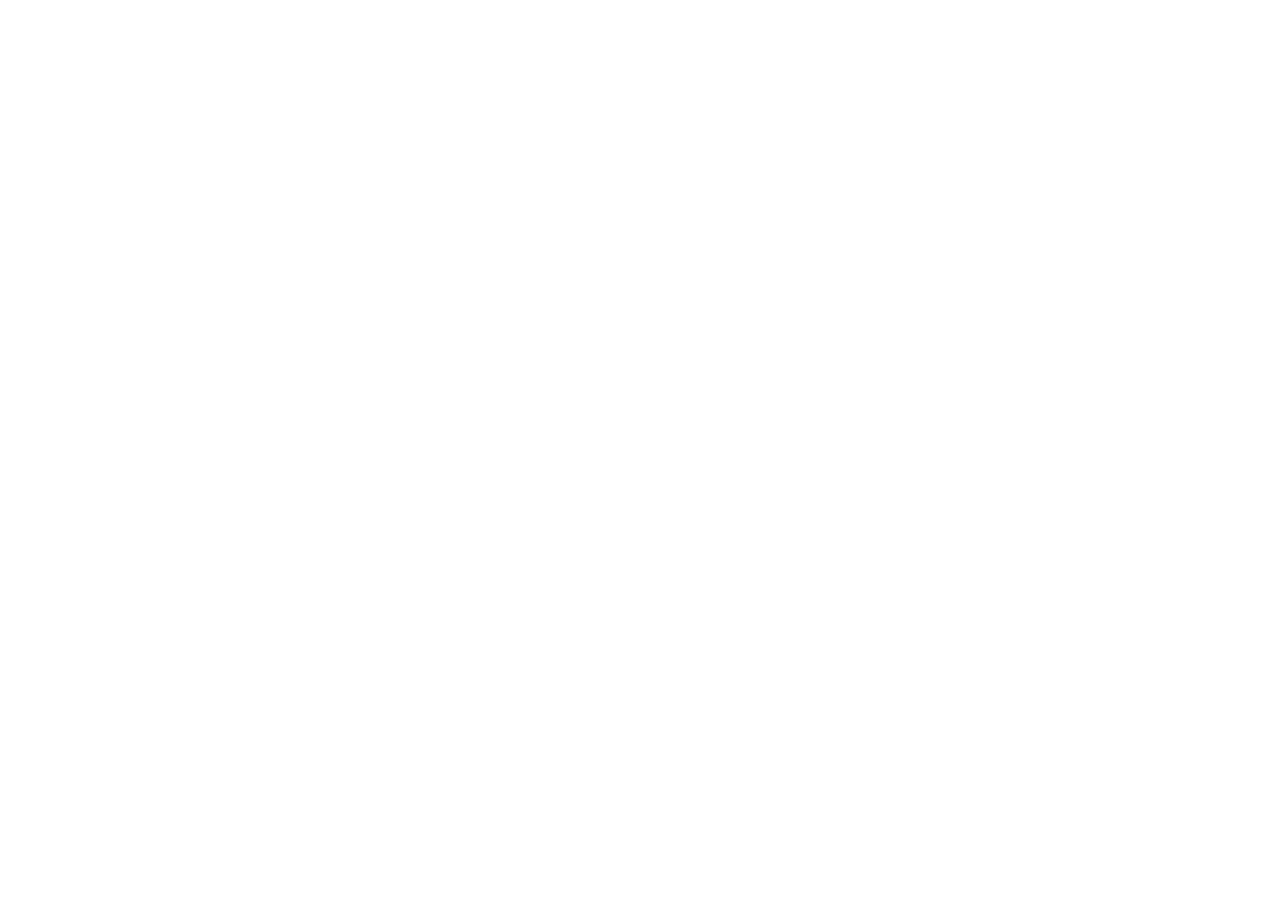
==== index.html @ f05db380 "Criando o projeto" ====
<!DOCTYPE html>
<html lang="pt-br">
<head>
    <meta charset="UTF-8">
    <meta name="viewport" content="width=device-width, initial-scale=1.0">
    <title>Receitas Deliciosas</title>
    <link rel="stylesheet" href="./src/css/estilo.css">
</head>
<body>

    <script src="./src/js/script.js"></script>

</body>
</html>
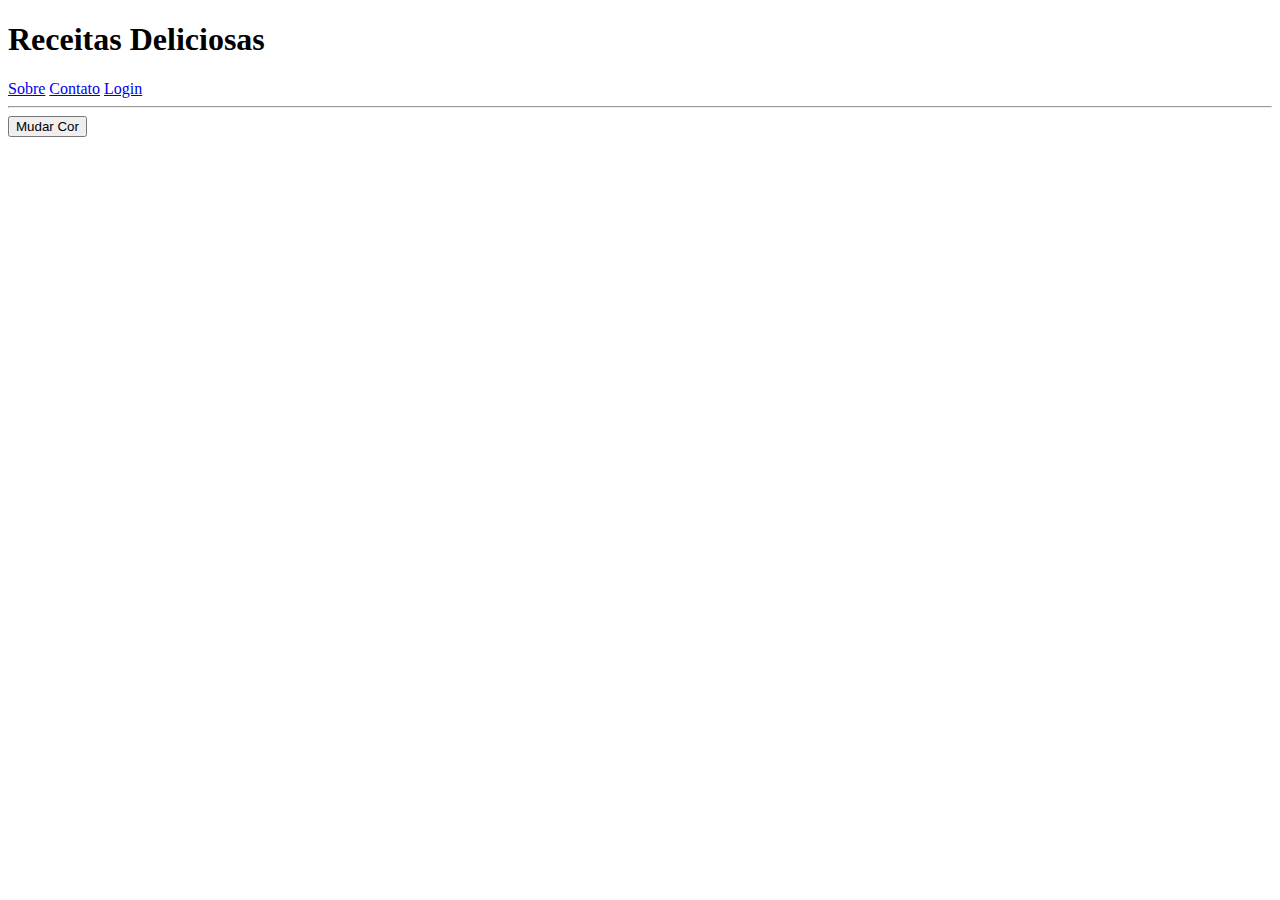
==== commit a8db2d1e: "Ajustes no index" ====
--- a/index.html
+++ b/index.html
@@ -8,6 +8,16 @@
 </head>
 <body>
 
+    <header>
+        <h1>Receitas Deliciosas</h1>
+        <a href="sobre.html">Sobre</a>
+        <a href="contato.html">Contato</a>
+        <a href="login.html">Login</a>
+        <hr>
+        <button id="enviar" onclick="mudarCor()">Mudar Cor</button>
+    </header>
+
+
     <script src="./src/js/script.js"></script>
 
 </body>
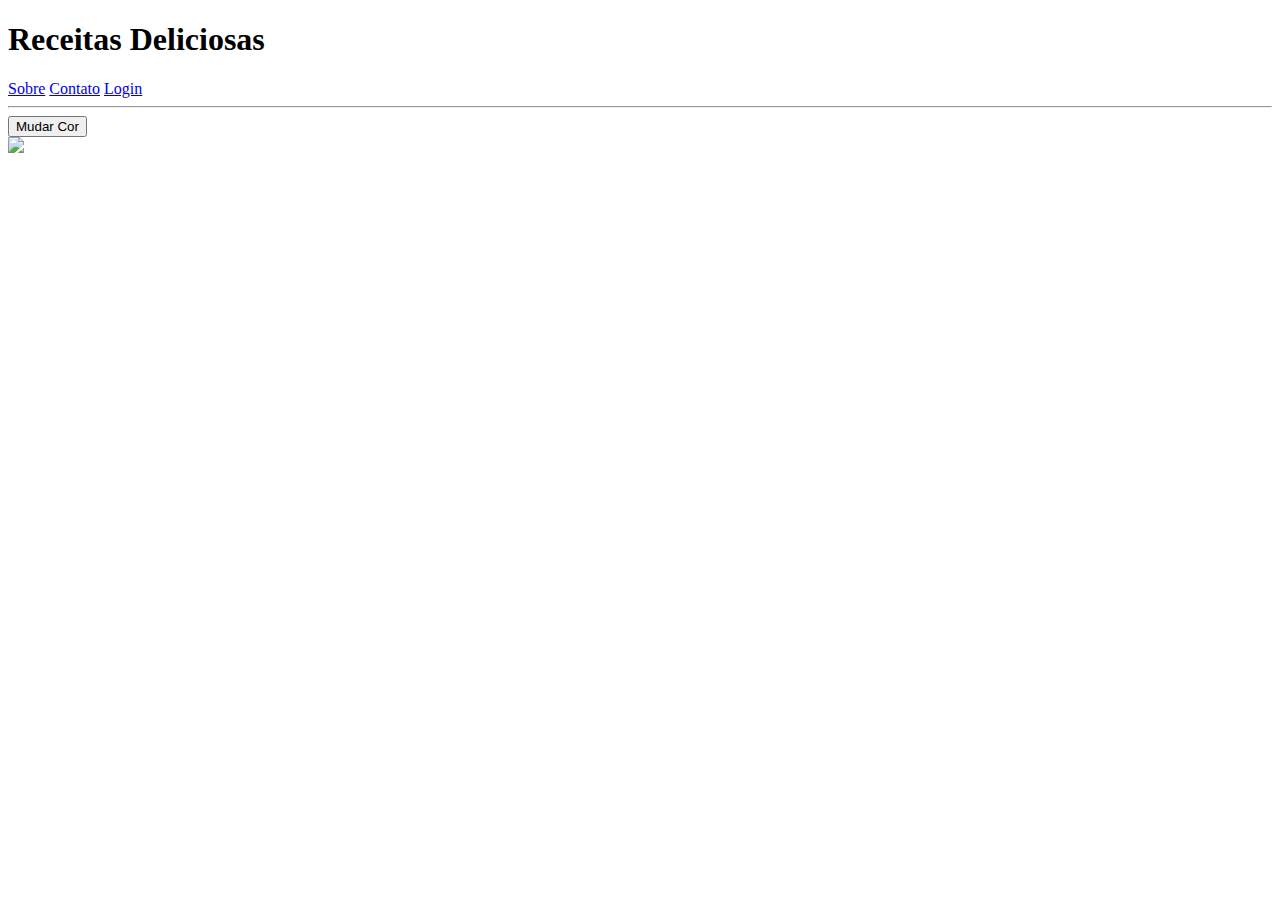
==== commit 58e48719: "FUNÇÃO SLIDESHOW" ====
--- a/index.html
+++ b/index.html
@@ -17,6 +17,9 @@
         <button id="enviar" onclick="mudarCor()">Mudar Cor</button>
     </header>
 
+    <div id="banner">
+        <img id="imgBanner" />
+    </div>
 
     <script src="./src/js/script.js"></script>
 
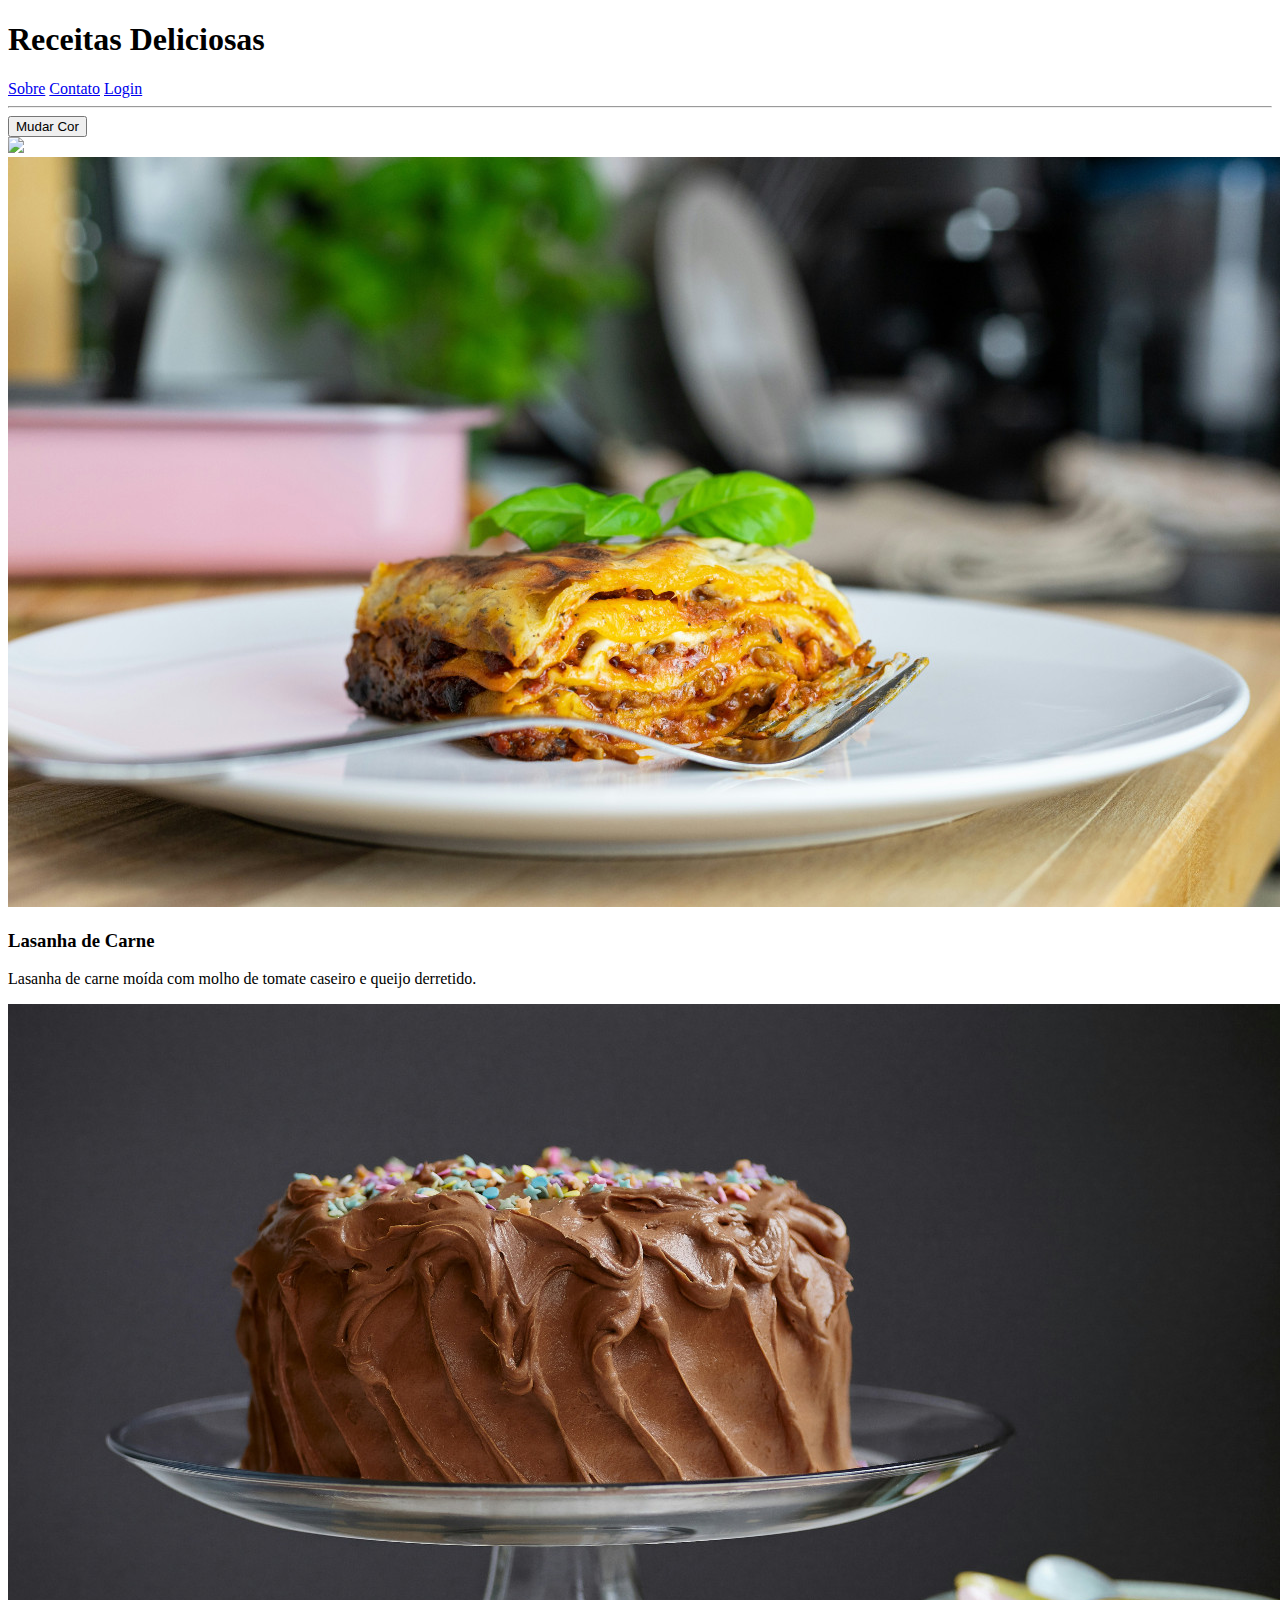
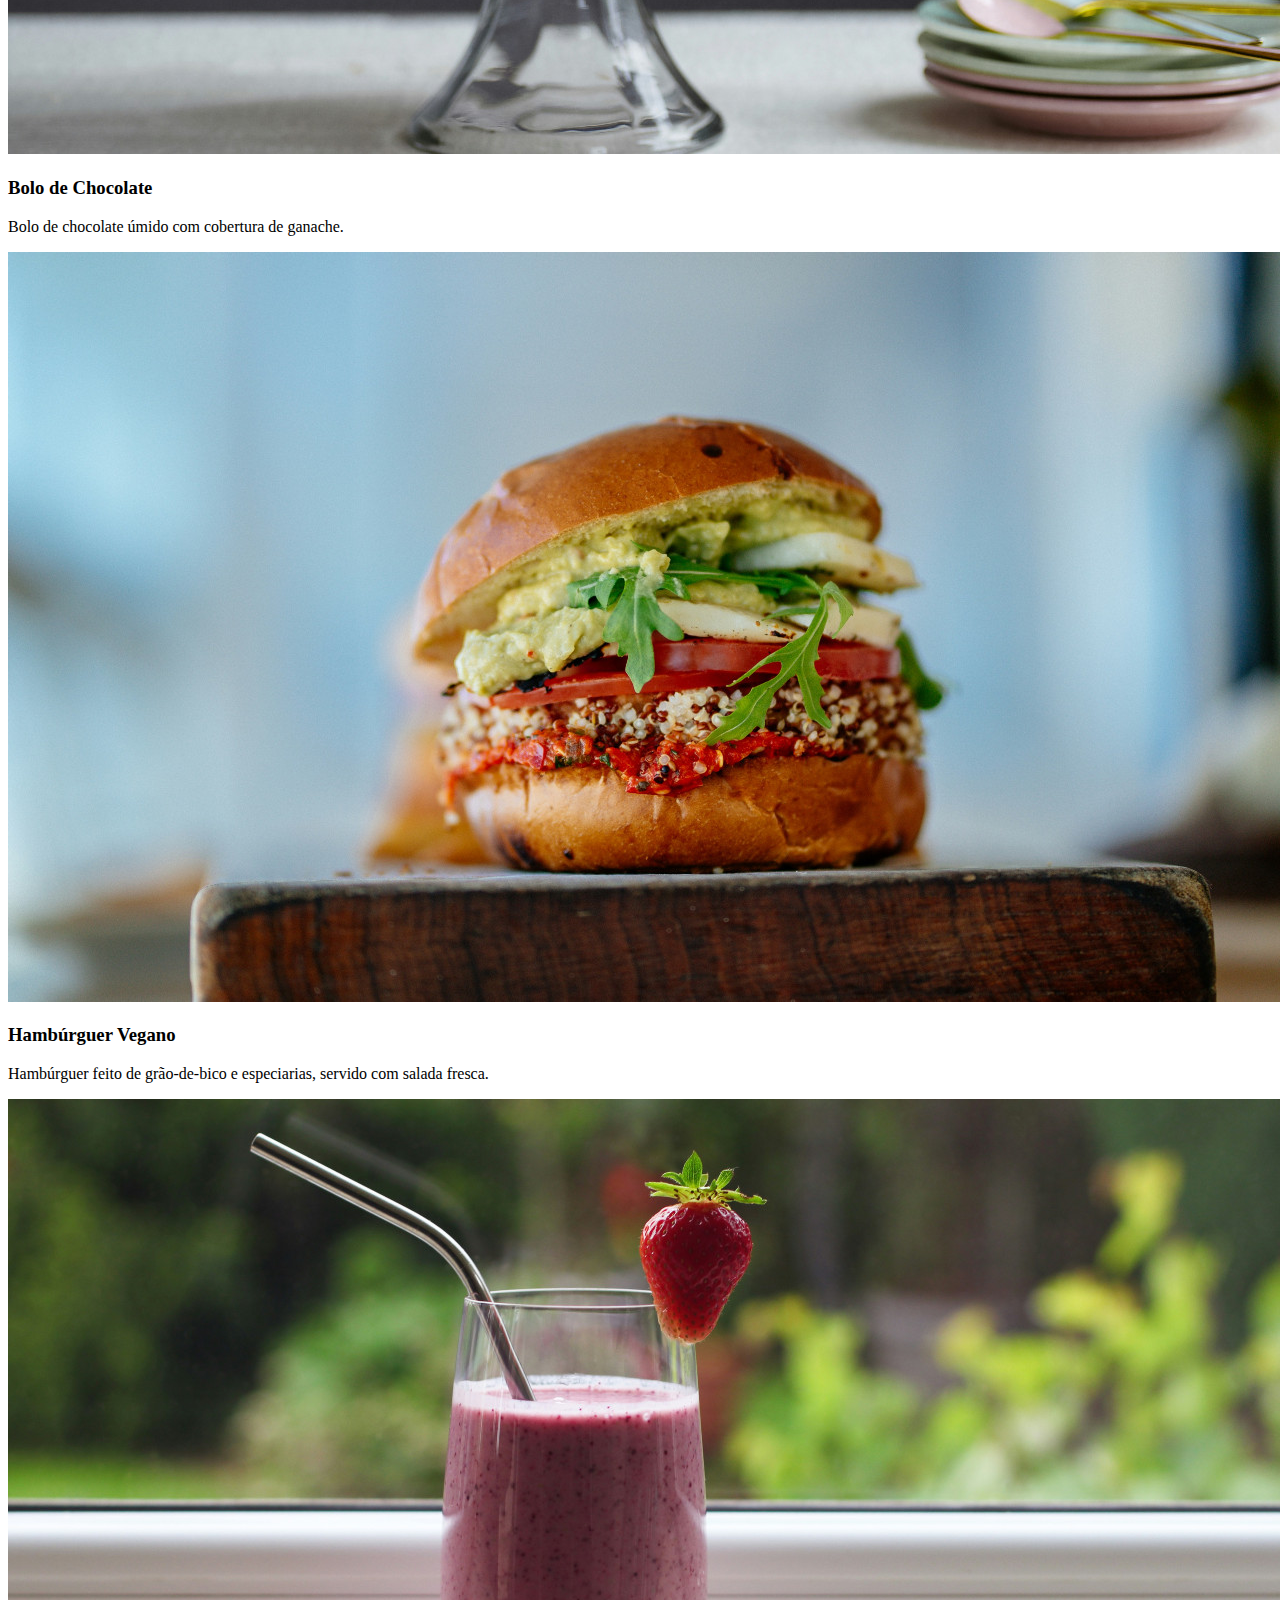
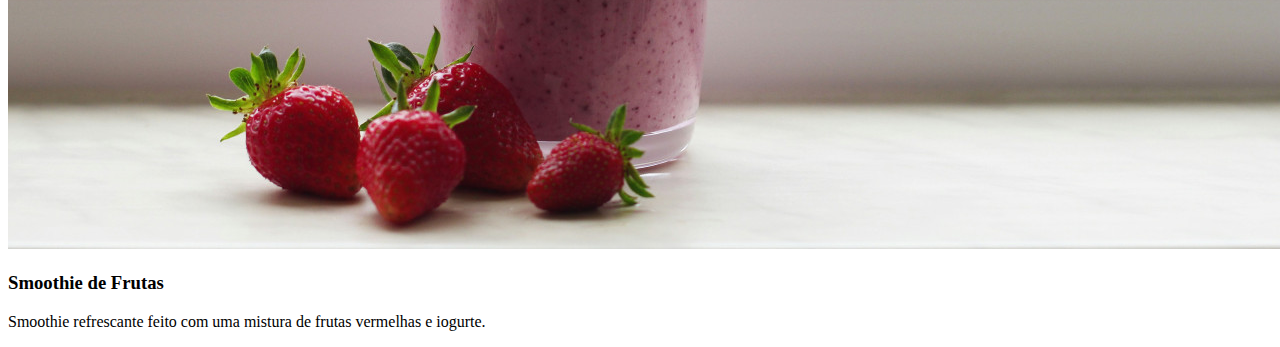
==== commit cdc7cdbc: "Criando cards" ====
--- a/index.html
+++ b/index.html
@@ -21,6 +21,32 @@
         <img id="imgBanner" />
     </div>
 
+    <section class="cards">
+        <div class="card">
+            <img src="/src/assets/lasanha.jpg" alt="Lasanha de Carne">
+            <h3>Lasanha de Carne</h3>
+            <p>Lasanha de carne moída com molho de tomate caseiro e queijo derretido.</p>
+        </div>
+    
+        <div class="card">
+            <img src="/src/assets/bolo_chocolate.jpg" alt="Bolo de Chocolate">
+            <h3>Bolo de Chocolate</h3>
+            <p>Bolo de chocolate úmido com cobertura de ganache.</p>
+        </div>
+    
+        <div class="card">
+            <img src="/src/assets/hamburguer_vegano.jpg" alt="Hambúrguer Vegano">
+            <h3>Hambúrguer Vegano</h3>
+            <p>Hambúrguer feito de grão-de-bico e especiarias, servido com salada fresca.</p>
+        </div>
+    
+        <div class="card">
+            <img src="/src/assets/smoothie.jpg" alt="Smoothie de Frutas">
+            <h3>Smoothie de Frutas</h3>
+            <p>Smoothie refrescante feito com uma mistura de frutas vermelhas e iogurte.</p>
+        </div>
+    </section>
+
     <script src="./src/js/script.js"></script>
 
 </body>
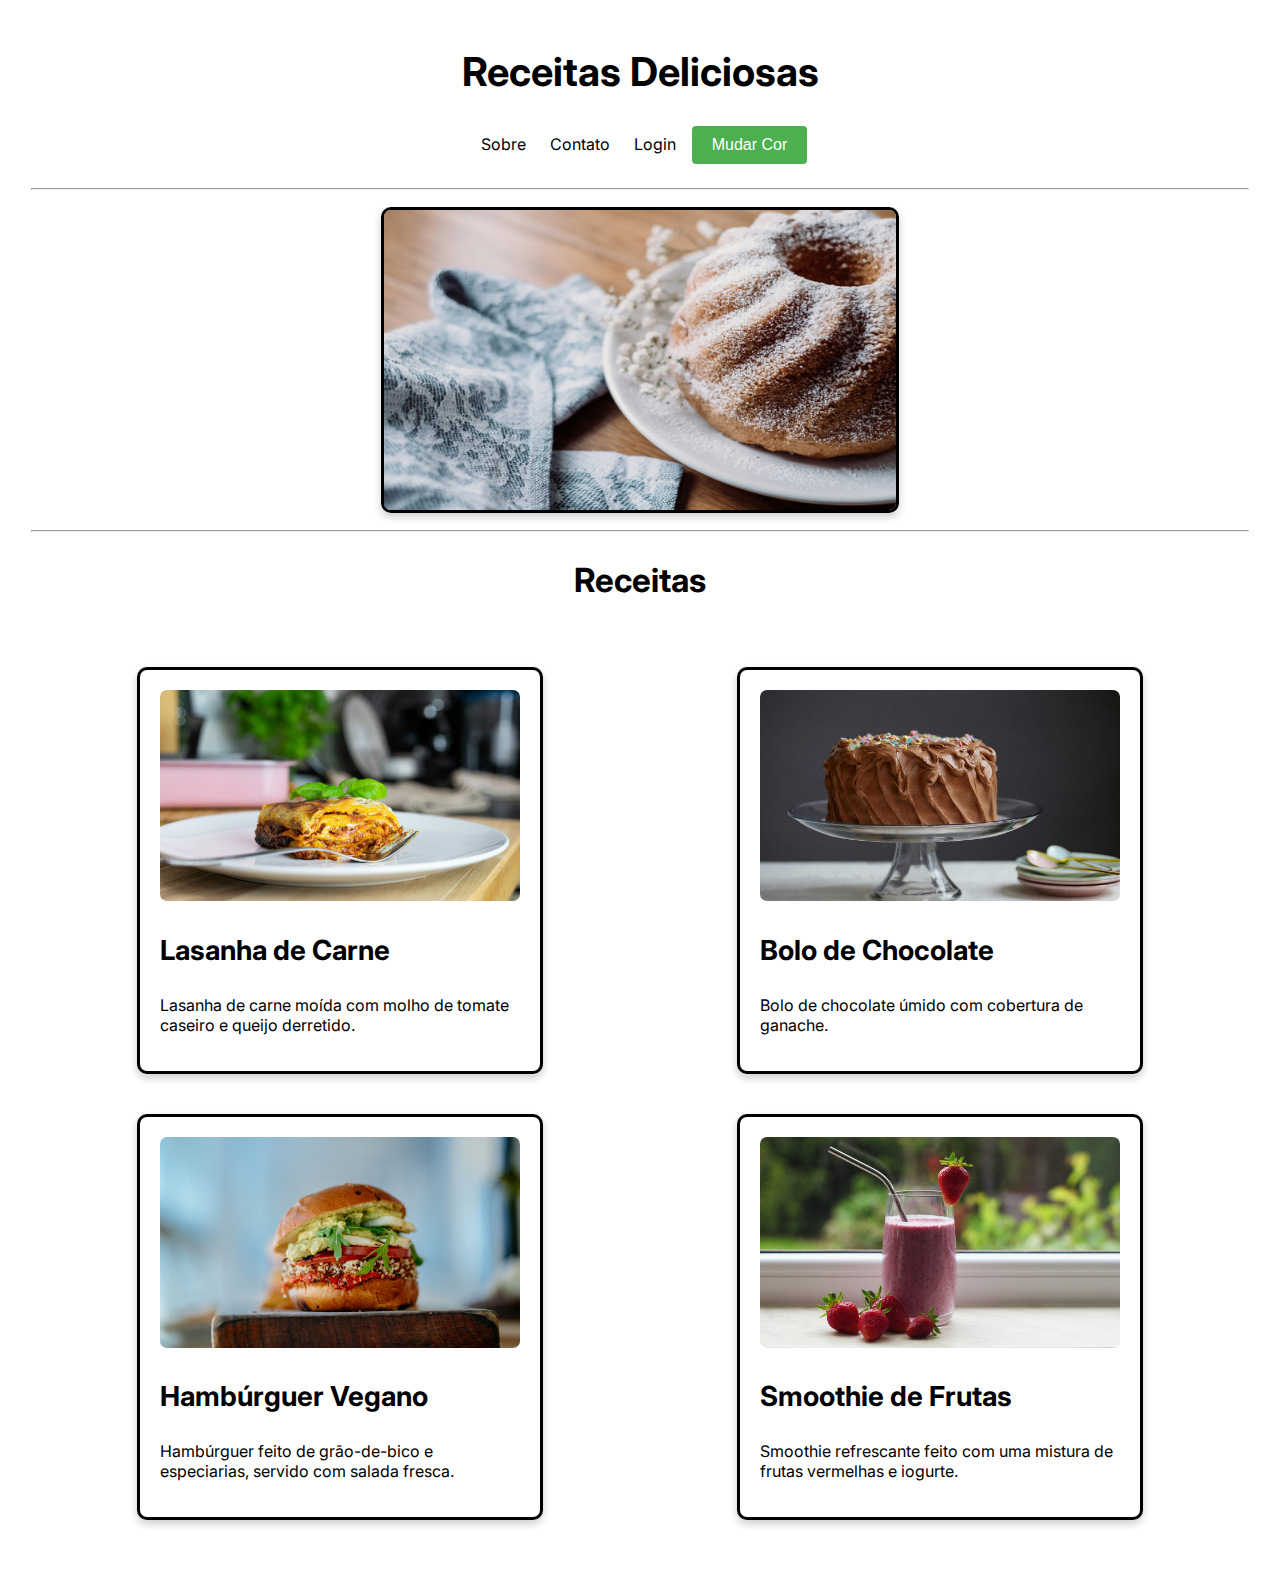
==== commit ef5478c8: "Estilização básica do index" ====
--- a/index.html
+++ b/index.html
@@ -13,14 +13,18 @@
         <a href="sobre.html">Sobre</a>
         <a href="contato.html">Contato</a>
         <a href="login.html">Login</a>
-        <hr>
         <button id="enviar" onclick="mudarCor()">Mudar Cor</button>
     </header>
+
+    <hr>
 
     <div id="banner">
         <img id="imgBanner" />
     </div>
 
+    <hr>
+
+    <h2 id="cardapio">Receitas</h2>
     <section class="cards">
         <div class="card">
             <img src="/src/assets/lasanha.jpg" alt="Lasanha de Carne">
--- a/src/css/estilo.css
+++ b/src/css/estilo.css
@@ -0,0 +1,165 @@
+/* Tipografia */
+@import url('https://fonts.googleapis.com/css?family=Inter:700|Inter:400');
+
+body {
+    font-family: 'Inter';
+    font-weight: 400;
+}
+
+h1, h2, h3, h4, h5 {
+    font-family: 'Inter';
+    font-weight: 700;
+}
+
+html {
+    font-size: 100%;
+    /* 16px */
+}
+
+h1 {
+    font-size: 2.489rem;
+    /* 39.84px */
+}
+
+h2 {
+    font-size: 2.074rem;
+    /* 33.12px */
+}
+
+h3 {
+    font-size: 1.728rem;
+    /* 27.68px */
+}
+
+h4 {
+    font-size: 1.440rem;
+    /* 23.04px */
+}
+
+h5 {
+    font-size: 1.200rem;
+    /* 19.2px */
+}
+
+small {
+    font-size: 0.833rem;
+    /* 13.28px */
+}
+
+/* Transição para o botão*/
+body {
+    transition: 0.5s;
+    margin: 0;
+    padding: 0;
+}
+
+/* Estilização da linha horizontal */
+hr {
+    width: 95%;
+    margin: 0 auto;
+}
+
+/* Cabeçalho */
+header {
+    color: black;
+    padding: 20px;
+    text-align: center;
+}
+
+header a {
+    color: black;
+    text-decoration: none;
+    margin: 0 10px;
+}
+
+/* Botão "Mudar Cor" */
+#enviar {
+    background-color: #4CAF50;
+    color: white;
+    border: none;
+    padding: 10px 20px;
+    text-align: center;
+    text-decoration: none;
+    display: inline-block;
+    font-size: 16px;
+    margin: 4px 2px;
+    cursor: pointer;
+    border-radius: 4px;
+}
+
+#enviar:hover {
+    background-color: #45a049;
+}
+
+/* "Banner" */
+#banner {
+    display: flex;
+    justify-content: center;
+    align-items: center;
+    height: 300px;
+    margin: 20px auto;
+}
+
+#imgBanner {
+    border: 3px solid black;
+    border-radius: 10px;
+    max-width: 100%;
+    max-height: 100%;
+    box-shadow: 0 4px 8px 0 rgba(0, 0, 0, 0.2);
+}
+
+#cardapio{
+    text-align: center;
+}
+/* Cards de Receitas */
+.cards {
+    display: flex;
+    flex-wrap: wrap;
+    justify-content: space-around;
+    padding: 20px;
+    margin: 20px;
+}
+
+.card {
+    width: calc(33.333% - 40px);
+    /* Calcula o tamanho do card com margem */
+    margin: 20px;
+    padding: 20px;
+    box-shadow: 0 4px 8px 0 rgba(0, 0, 0, 0.2);
+    border: 3px solid black;
+    border-radius: 10px;
+    transition: transform 0.3s ease;
+    background-color: white;
+}
+
+.card:hover {
+    transform: translateY(-10px);
+}
+
+.card img {
+    max-width: 100%;
+    height: auto;
+    border-radius: 7px;
+}
+
+.card-content {
+    padding: 15px;
+}
+
+.card-title {
+    margin-bottom: 10px;
+}
+
+.card-button {
+    display: block;
+    background-color: #4CAF50;
+    color: white;
+    text-decoration: none;
+    text-align: center;
+    padding: 10px 20px;
+    border-radius: 5px;
+}
+
+.card-button:hover {
+    background-color: #45a049;
+}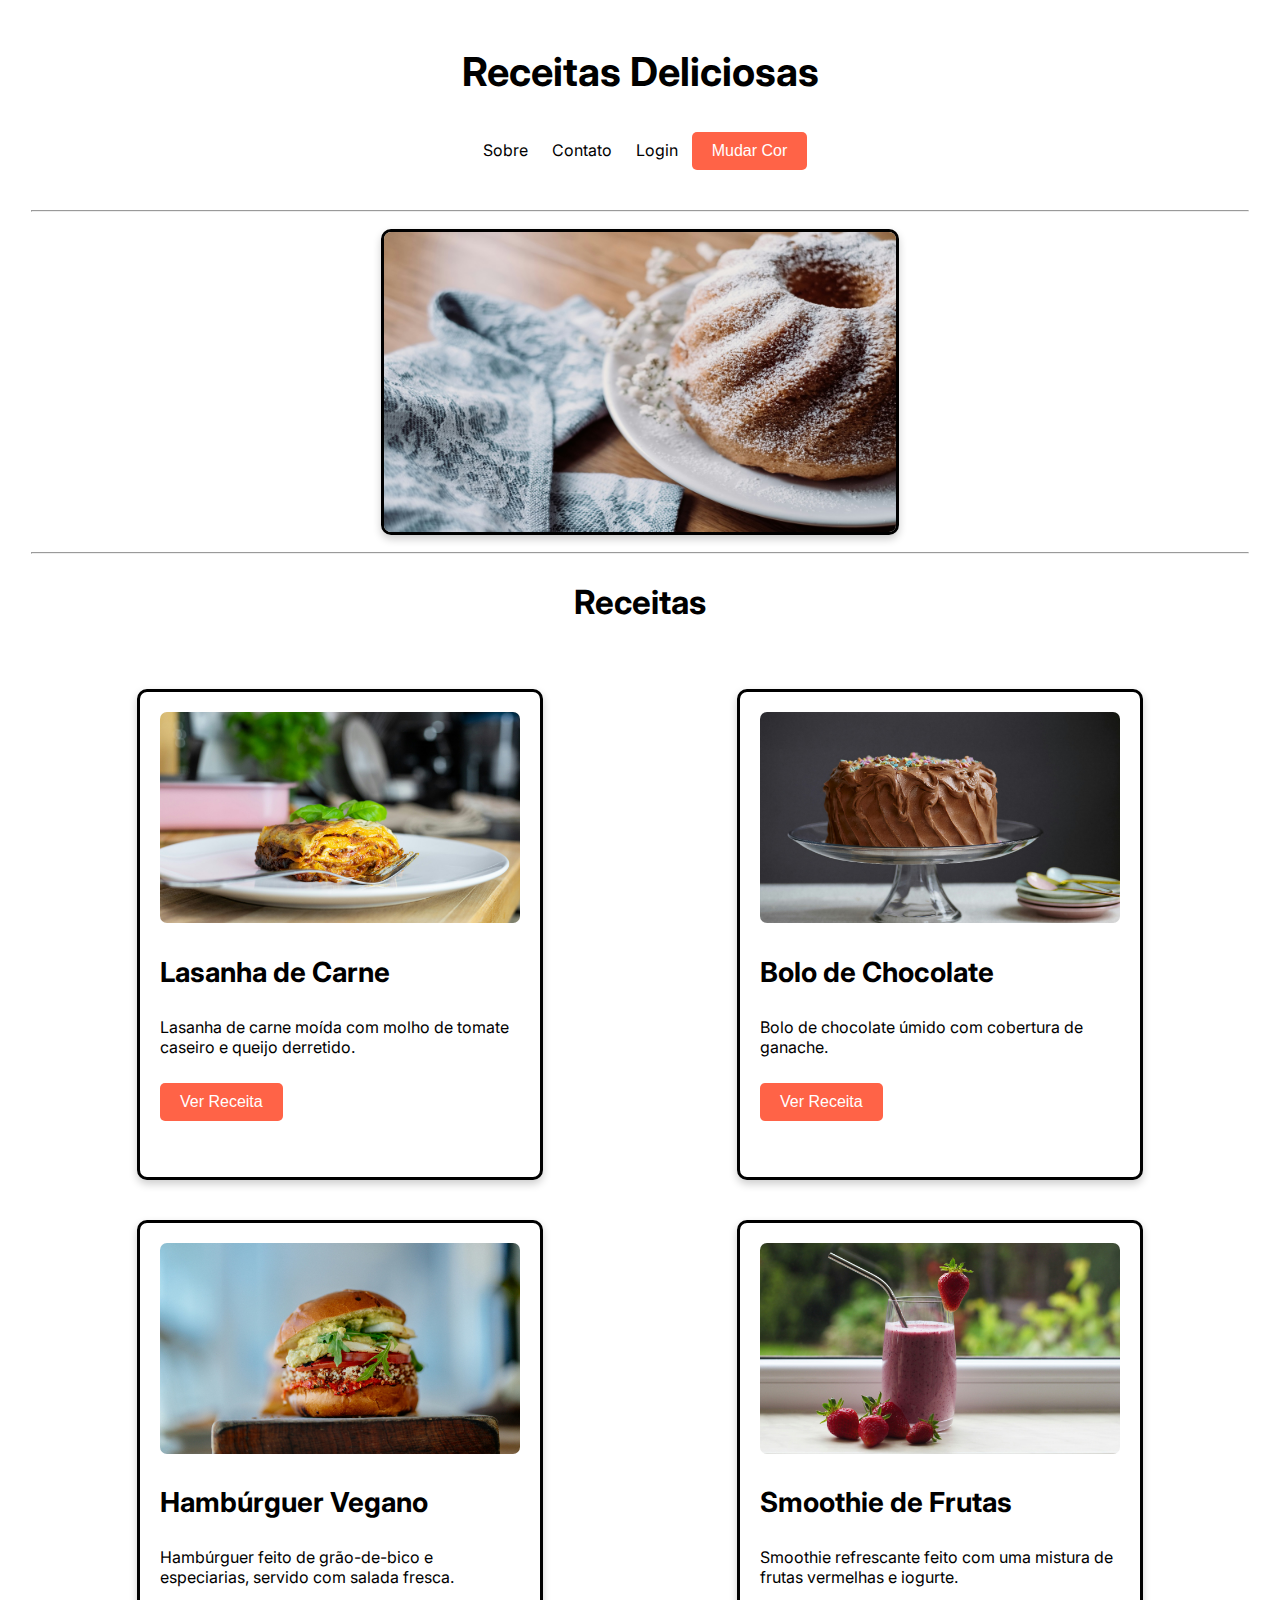
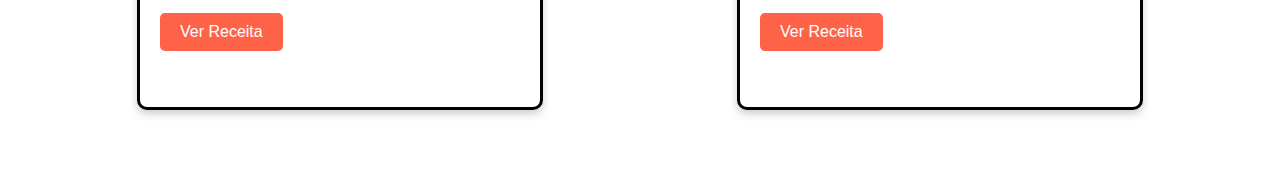
==== commit 7c3179f6: "Ajustes no css e index" ====
--- a/index.html
+++ b/index.html
@@ -30,24 +30,28 @@
             <img src="/src/assets/lasanha.jpg" alt="Lasanha de Carne">
             <h3>Lasanha de Carne</h3>
             <p>Lasanha de carne moída com molho de tomate caseiro e queijo derretido.</p>
+            <p><button id="enviar">Ver Receita</button></p>
         </div>
     
         <div class="card">
             <img src="/src/assets/bolo_chocolate.jpg" alt="Bolo de Chocolate">
             <h3>Bolo de Chocolate</h3>
             <p>Bolo de chocolate úmido com cobertura de ganache.</p>
+            <p><button id="enviar">Ver Receita</button></p>
         </div>
     
         <div class="card">
             <img src="/src/assets/hamburguer_vegano.jpg" alt="Hambúrguer Vegano">
             <h3>Hambúrguer Vegano</h3>
             <p>Hambúrguer feito de grão-de-bico e especiarias, servido com salada fresca.</p>
+            <p><button id="enviar">Ver Receita</button></p>
         </div>
     
         <div class="card">
             <img src="/src/assets/smoothie.jpg" alt="Smoothie de Frutas">
             <h3>Smoothie de Frutas</h3>
             <p>Smoothie refrescante feito com uma mistura de frutas vermelhas e iogurte.</p>
+            <p><button id="enviar">Ver Receita</button></p>
         </div>
     </section>
 
--- a/src/css/estilo.css
+++ b/src/css/estilo.css
@@ -72,23 +72,24 @@
     margin: 0 10px;
 }
 
-/* Botão "Mudar Cor" */
+/* Botões */
 #enviar {
-    background-color: #4CAF50;
+    margin-bottom: 20px;
+    margin-top: 10px;
+    background-color: #ff6347;
     color: white;
     border: none;
+    border-radius: 5px;
     padding: 10px 20px;
     text-align: center;
     text-decoration: none;
     display: inline-block;
     font-size: 16px;
-    margin: 4px 2px;
     cursor: pointer;
-    border-radius: 4px;
 }
 
 #enviar:hover {
-    background-color: #45a049;
+    background-color: #ff4500;
 }
 
 /* "Banner" */
@@ -152,14 +153,31 @@
 
 .card-button {
     display: block;
-    background-color: #4CAF50;
-    color: white;
     text-decoration: none;
     text-align: center;
     padding: 10px 20px;
     border-radius: 5px;
 }
 
-.card-button:hover {
-    background-color: #45a049;
+
+/* Contato */
+#bloco_contato {
+    border: 3px solid black;
+    border-radius: 10px;
+    display: flex;
+    flex-direction: column;
+    justify-content: center;
+    align-items: center;
+    width: 300px;
+    border-radius: 5px;
+    padding: black;
+    margin: 20px auto;
+}
+
+/* Login */
+#bloco_login {
+    display: flex;
+    flex-direction: column;
+    justify-content: center;
+    align-items: center;
 }